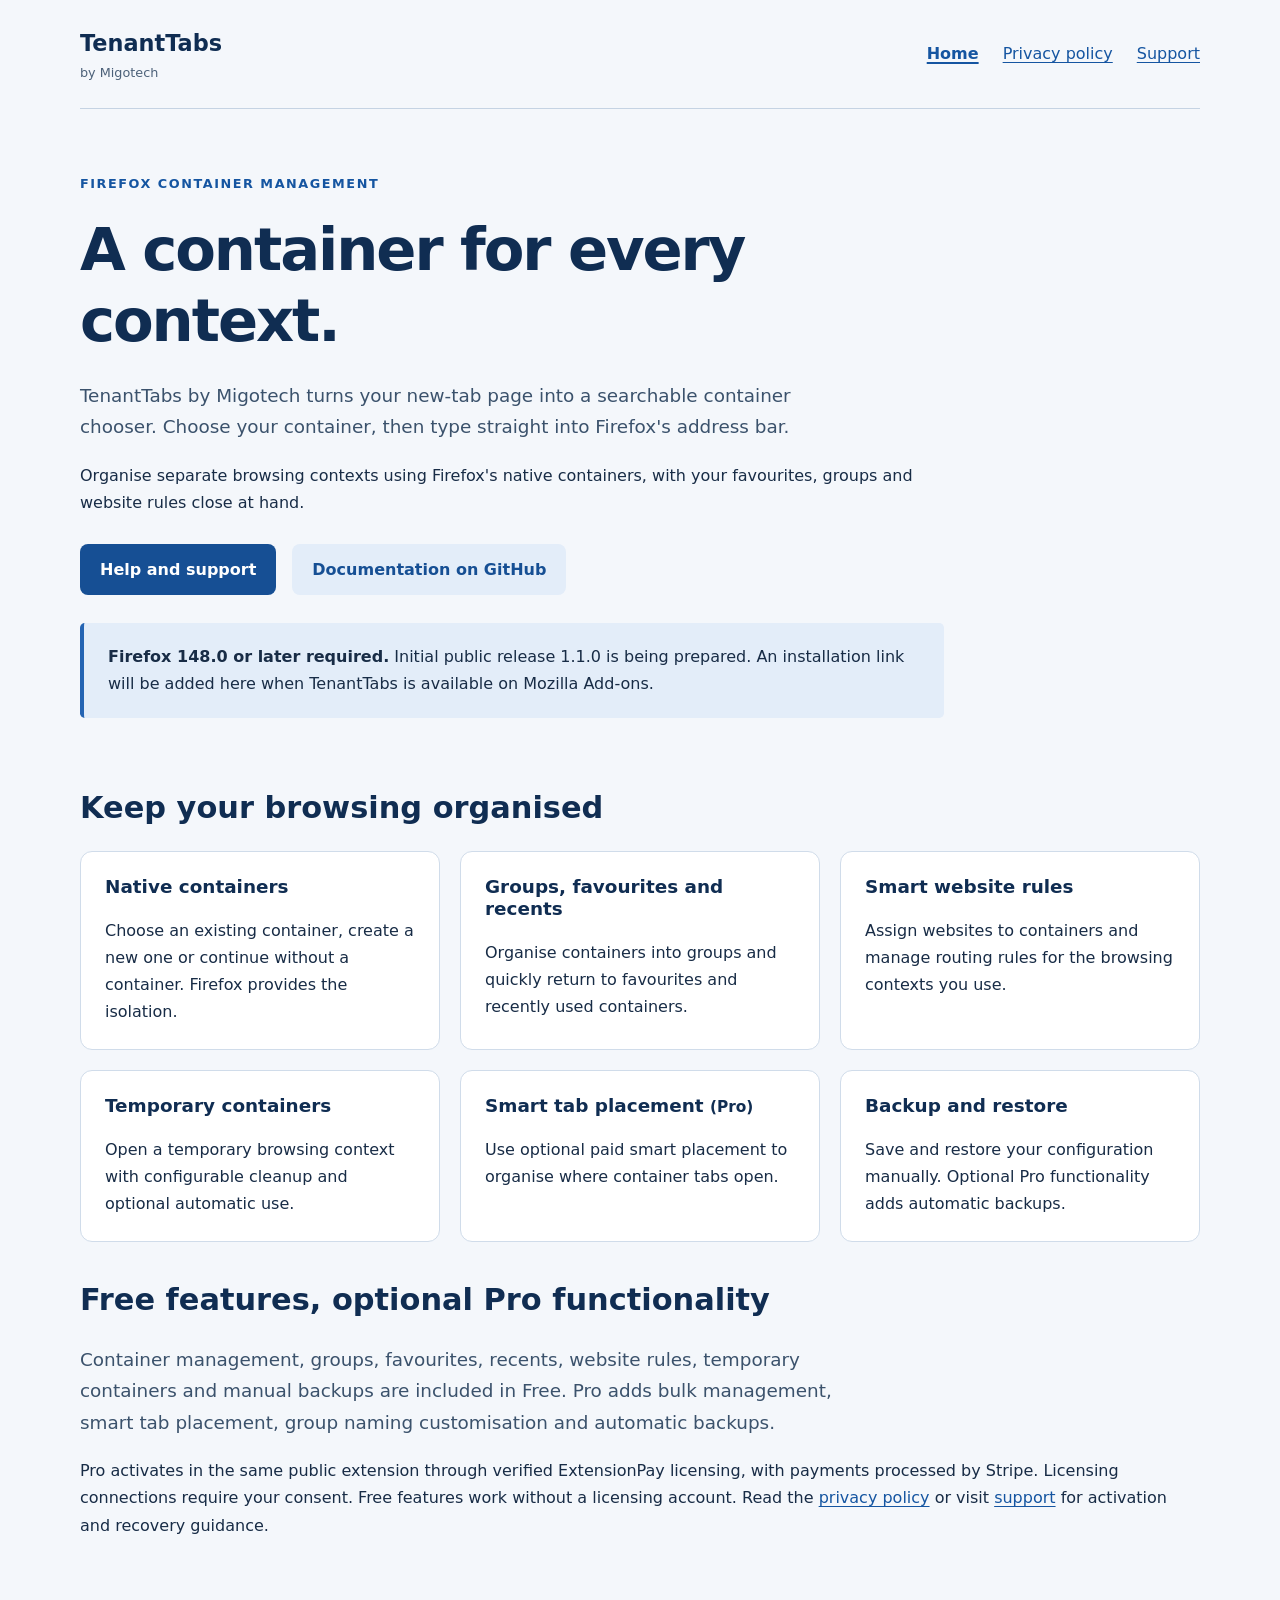
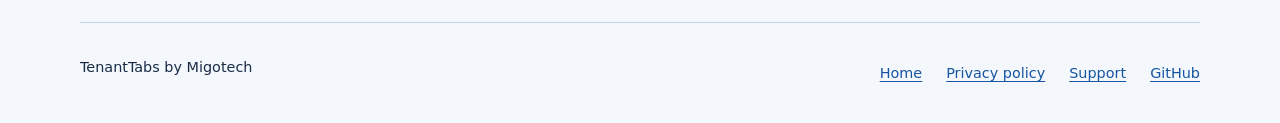
==== index.html @ 3747bd32 "Add files via upload" ====
<!doctype html>
<html lang="en-GB">
<head>
  <meta charset="utf-8">
  <meta name="viewport" content="width=device-width, initial-scale=1">
  <meta name="description" content="TenantTabs by Migotech: choose a Firefox container for each new tab and organise your browsing contexts.">
  <title>TenantTabs by Migotech | Firefox container management</title>
  <link rel="stylesheet" href="style.css">
</head>
<body>
  <a class="skip-link" href="#main">Skip to content</a>
  <header class="site-header">
    <a class="brand" href="index.html">TenantTabs <span>by Migotech</span></a>
    <nav aria-label="Main navigation"><a href="index.html" aria-current="page">Home</a><a href="privacy.html">Privacy policy</a><a href="support.html">Support</a></nav>
  </header>
  <main id="main">
    <section class="hero" aria-labelledby="intro">
      <p class="eyebrow">Firefox container management</p>
      <h1 id="intro">A container for every context.</h1>
      <p class="lead">TenantTabs by Migotech turns your new-tab page into a searchable container chooser. Choose your container, then type straight into Firefox's address bar.</p>
      <p>Organise separate browsing contexts using Firefox's native containers, with your favourites, groups and website rules close at hand.</p>
      <div class="actions"><a class="button" href="support.html">Help and support</a><a class="button secondary" href="https://github.com/migotech-apps/TenantTabs">Documentation on GitHub</a></div>
      <div class="notice"><p><strong>Firefox 148.0 or later required.</strong> Initial public release 1.1.0 is being prepared. An installation link will be added here when TenantTabs is available on Mozilla Add-ons.</p></div>
    </section>
    <section aria-labelledby="features">
      <h2 id="features">Keep your browsing organised</h2>
      <div class="features">
        <article class="feature"><h3>Native containers</h3><p>Choose an existing container, create a new one or continue without a container. Firefox provides the isolation.</p></article>
        <article class="feature"><h3>Groups, favourites and recents</h3><p>Organise containers into groups and quickly return to favourites and recently used containers.</p></article>
        <article class="feature"><h3>Smart website rules</h3><p>Assign websites to containers and manage routing rules for the browsing contexts you use.</p></article>
        <article class="feature"><h3>Temporary containers</h3><p>Open a temporary browsing context with configurable cleanup and optional automatic use.</p></article>
        <article class="feature"><h3>Smart tab placement <small>(Pro)</small></h3><p>Use optional paid smart placement to organise where container tabs open.</p></article>
        <article class="feature"><h3>Backup and restore</h3><p>Save and restore your configuration manually. Optional Pro functionality adds automatic backups.</p></article>
      </div>
    </section>
    <section aria-labelledby="pro">
      <h2 id="pro">Free features, optional Pro functionality</h2>
      <p class="lead">Container management, groups, favourites, recents, website rules, temporary containers and manual backups are included in Free. Pro adds bulk management, smart tab placement, group naming customisation and automatic backups.</p>
      <p>Pro activates in the same public extension through verified ExtensionPay licensing, with payments processed by Stripe. Licensing connections require your consent. Free features work without a licensing account. Read the <a href="privacy.html">privacy policy</a> or visit <a href="support.html">support</a> for activation and recovery guidance.</p>
    </section>
  </main>
  <footer class="site-footer"><p>TenantTabs by Migotech</p><nav aria-label="Footer navigation"><a href="index.html">Home</a><a href="privacy.html">Privacy policy</a><a href="support.html">Support</a><a href="https://github.com/migotech-apps/TenantTabs">GitHub</a></nav></footer>
</body>
</html>
---- style.css ----
:root { color-scheme: light; font-family: system-ui, -apple-system, BlinkMacSystemFont, "Segoe UI", sans-serif; line-height: 1.7; color: #182c46; background: #f4f7fb; }
* { box-sizing: border-box; }
body { margin: 0; }
a { color: #1555a1; text-underline-offset: .2em; overflow-wrap: anywhere; }
a:hover { text-decoration-thickness: .15em; }
a:focus-visible { outline: 3px solid #1555a1; outline-offset: 5px; border-radius: 2px; }
.site-header, main, .site-footer { width: min(100% - 3rem, 70rem); margin-inline: auto; }
.site-header { display: flex; justify-content: space-between; align-items: center; flex-wrap: wrap; gap: 1rem 2rem; padding-block: 1.5rem; border-bottom: 1px solid #c5d3e3; }
.brand { font-size: 1.4rem; font-weight: 750; text-decoration: none; color: #102d52; }
.brand span { display: block; font-size: .8rem; font-weight: 500; color: #4c6179; }
nav { display: flex; flex-wrap: wrap; gap: .6rem 1.5rem; }
nav a { padding-block: .35rem; }
nav [aria-current="page"] { font-weight: 750; text-decoration-thickness: .15em; }
main { padding-block: 3rem 4rem; }
h1, h2, h3 { line-height: 1.2; color: #102d52; overflow-wrap: anywhere; }
h1 { font-size: clamp(2rem, 5vw, 3.7rem); letter-spacing: -.035em; margin: 0 0 1.5rem; }
h2 { font-size: clamp(1.4rem, 3vw, 1.9rem); margin-top: 2.5rem; }
h3 { font-size: 1.15rem; }
p { margin-block: 0 1.2rem; }
.lead { font-size: 1.15rem; color: #3b526c; max-width: 47rem; }
.eyebrow { font-size: .8rem; font-weight: 750; letter-spacing: .12em; text-transform: uppercase; color: #1555a1; }
.hero { padding-block: 1rem 2rem; max-width: 54rem; }
.actions { display: flex; flex-wrap: wrap; gap: 1rem; margin-block: 1.75rem; }
.button { display: inline-block; background: #164f94; color: #fff; padding: .75rem 1.25rem; border-radius: .5rem; text-decoration: none; font-weight: 650; }
.button:hover { background: #103e76; }
.button.secondary { color: #164f94; background: #e3edf9; }
.notice { padding: 1.25rem 1.5rem; background: #e3edf9; border-left: 4px solid #2464b3; border-radius: .3rem; }
.notice p:last-child { margin-bottom: 0; }
.features { display: grid; grid-template-columns: repeat(3, minmax(0, 1fr)); gap: 1.25rem; margin-block: 1.5rem; }
.feature { background: #fff; border: 1px solid #d0dcea; border-radius: .75rem; padding: 1.5rem; }
.feature h3 { margin-top: 0; }
.feature p { margin-bottom: 0; }
.prose { max-width: 52rem; }
.prose h1 { font-size: clamp(2rem, 5vw, 3rem); }
.site-footer { display: flex; justify-content: space-between; flex-wrap: wrap; gap: 1rem; padding-block: 2rem; border-top: 1px solid #c5d3e3; font-size: .9rem; }
.site-footer p { margin: 0; }
.skip-link { position: absolute; top: -8rem; left: 1rem; padding: .75rem 1rem; background: white; z-index: 1; }
.skip-link:focus { top: 1rem; }
@media (max-width: 48rem) { .features { grid-template-columns: repeat(2, minmax(0, 1fr)); } }
@media (max-width: 32rem) { .features { grid-template-columns: 1fr; } .site-header, main, .site-footer { width: calc(100% - 2rem); } main { padding-top: 2rem; } }
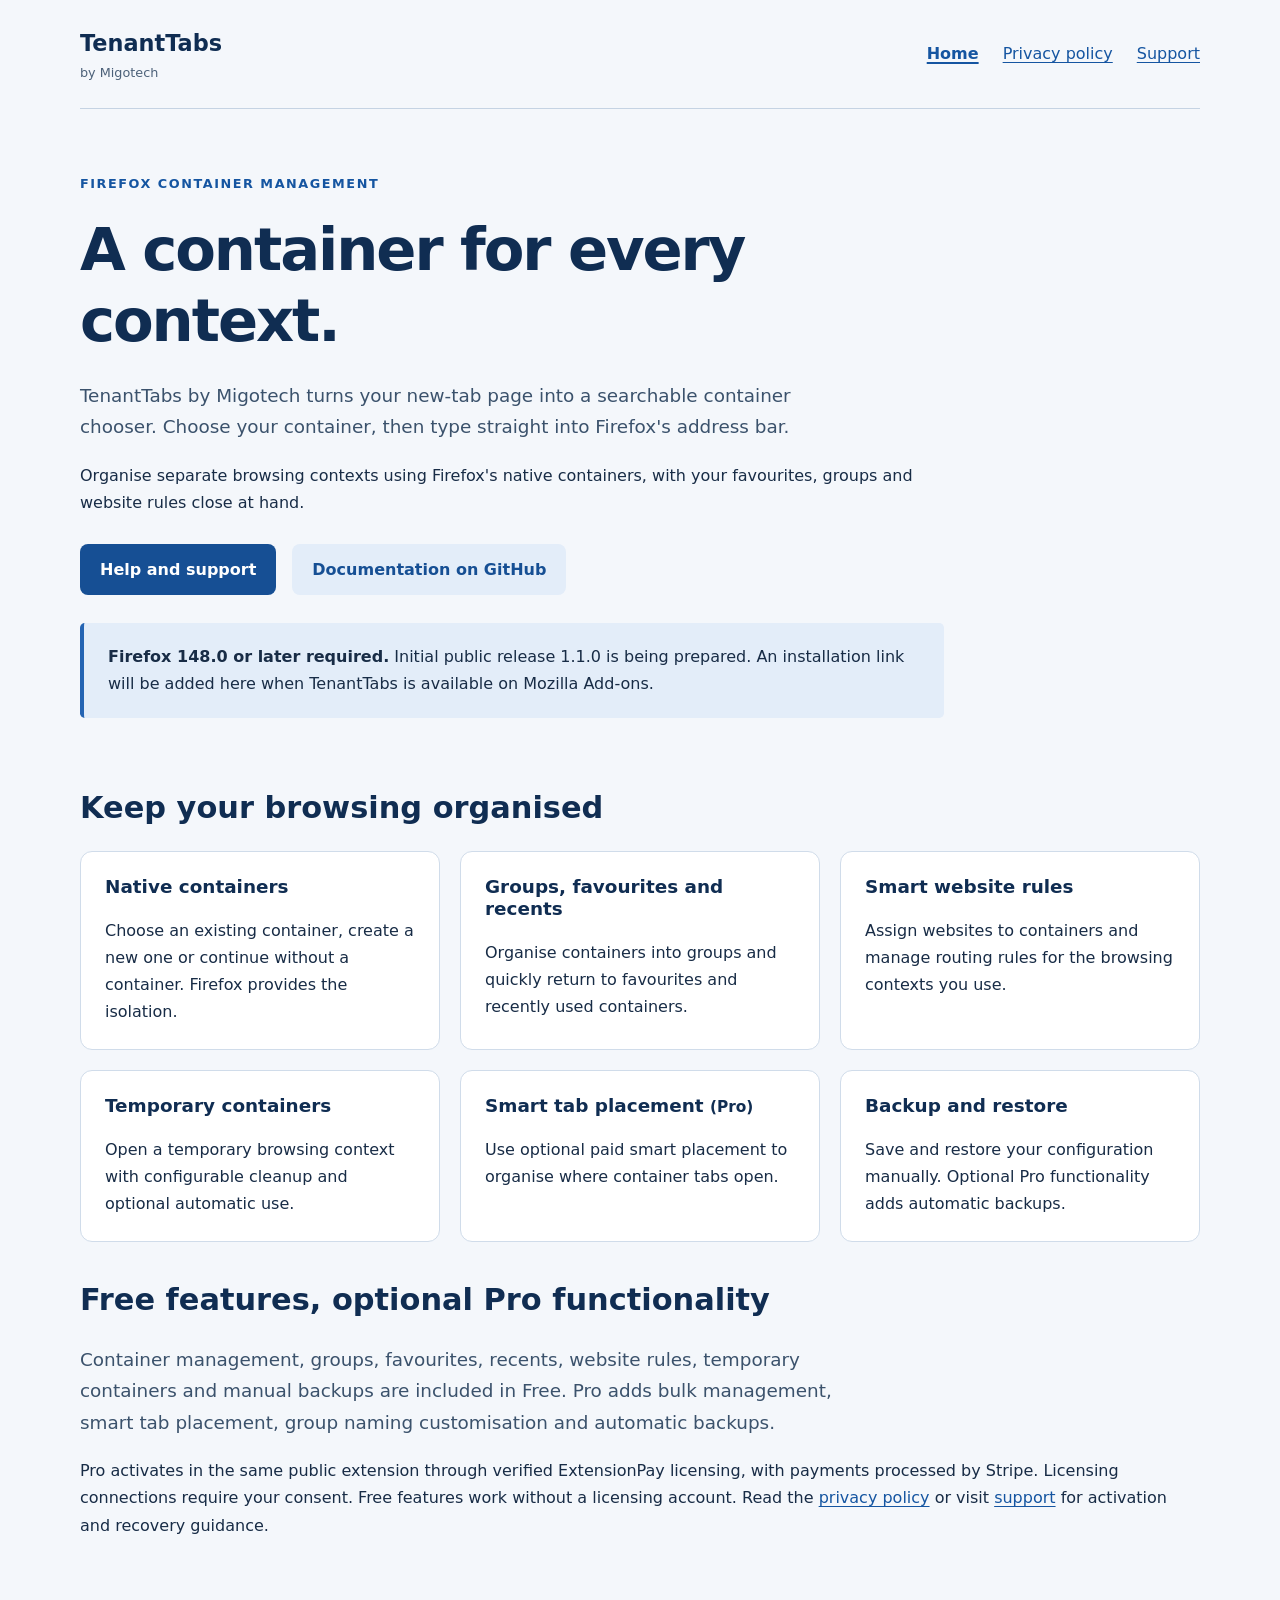
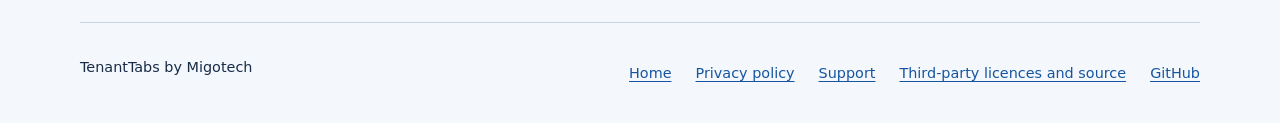
==== commit ed2bbb75: "Add files via upload" ====
--- a/index.html
+++ b/index.html
@@ -39,6 +39,6 @@
       <p>Pro activates in the same public extension through verified ExtensionPay licensing, with payments processed by Stripe. Licensing connections require your consent. Free features work without a licensing account. Read the <a href="privacy.html">privacy policy</a> or visit <a href="support.html">support</a> for activation and recovery guidance.</p>
     </section>
   </main>
-  <footer class="site-footer"><p>TenantTabs by Migotech</p><nav aria-label="Footer navigation"><a href="index.html">Home</a><a href="privacy.html">Privacy policy</a><a href="support.html">Support</a><a href="https://github.com/migotech-apps/TenantTabs">GitHub</a></nav></footer>
+  <footer class="site-footer"><p>TenantTabs by Migotech</p><nav aria-label="Footer navigation"><a href="index.html">Home</a><a href="privacy.html">Privacy policy</a><a href="support.html">Support</a><a href="https://github.com/migotech-apps/TenantTabs/tree/main/third-party/extpay">Third-party licences and source</a><a href="https://github.com/migotech-apps/TenantTabs">GitHub</a></nav></footer>
 </body>
 </html>
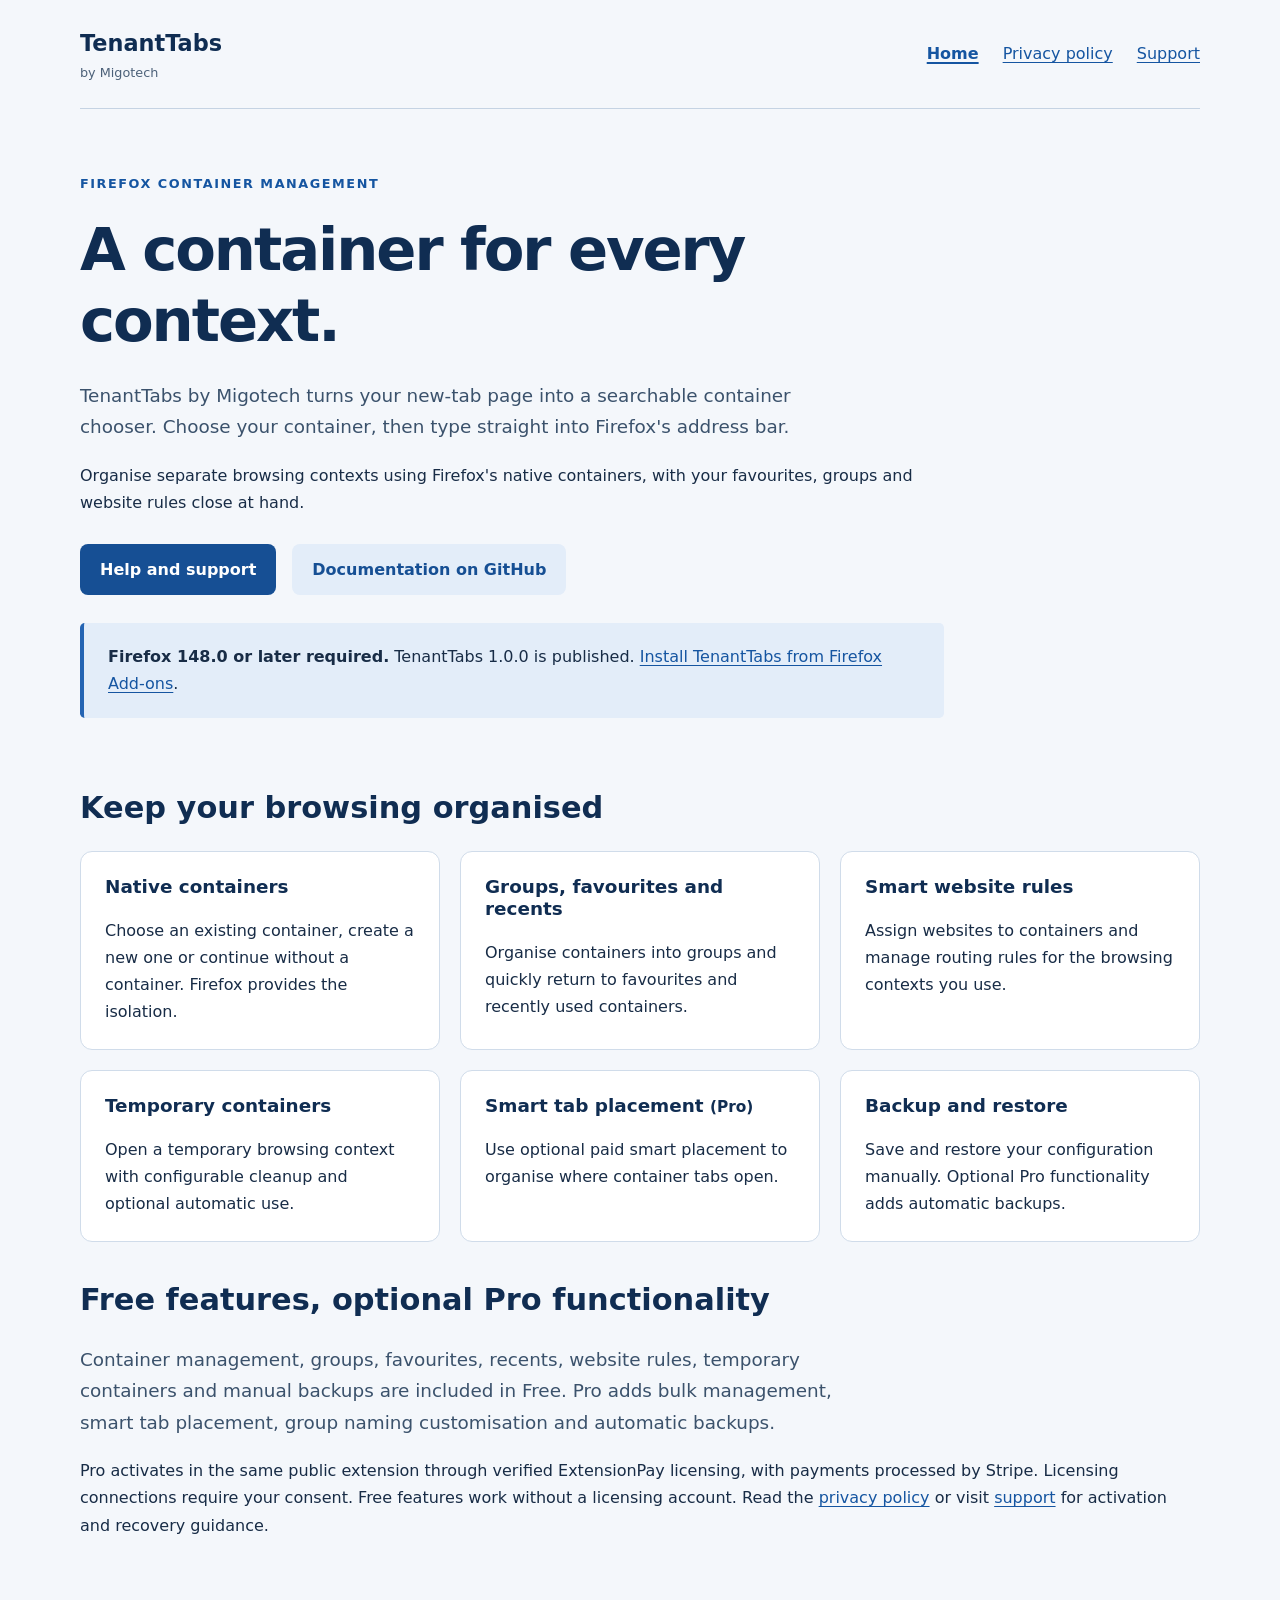
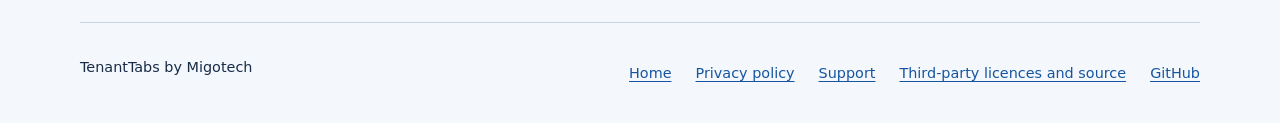
==== commit 9e0f5496: "Add files via upload" ====
--- a/index.html
+++ b/index.html
@@ -20,7 +20,7 @@
       <p class="lead">TenantTabs by Migotech turns your new-tab page into a searchable container chooser. Choose your container, then type straight into Firefox's address bar.</p>
       <p>Organise separate browsing contexts using Firefox's native containers, with your favourites, groups and website rules close at hand.</p>
       <div class="actions"><a class="button" href="support.html">Help and support</a><a class="button secondary" href="https://github.com/migotech-apps/TenantTabs">Documentation on GitHub</a></div>
-      <div class="notice"><p><strong>Firefox 148.0 or later required.</strong> Initial public release 1.1.0 is being prepared. An installation link will be added here when TenantTabs is available on Mozilla Add-ons.</p></div>
+      <div class="notice"><p><strong>Firefox 148.0 or later required.</strong> TenantTabs 1.0.0 is published. <a href="https://addons.mozilla.org/en-GB/firefox/addon/tenanttabs/">Install TenantTabs from Firefox Add-ons</a>.</p></div>
     </section>
     <section aria-labelledby="features">
       <h2 id="features">Keep your browsing organised</h2>
@@ -39,6 +39,6 @@
       <p>Pro activates in the same public extension through verified ExtensionPay licensing, with payments processed by Stripe. Licensing connections require your consent. Free features work without a licensing account. Read the <a href="privacy.html">privacy policy</a> or visit <a href="support.html">support</a> for activation and recovery guidance.</p>
     </section>
   </main>
-  <footer class="site-footer"><p>TenantTabs by Migotech</p><nav aria-label="Footer navigation"><a href="index.html">Home</a><a href="privacy.html">Privacy policy</a><a href="support.html">Support</a><a href="https://github.com/migotech-apps/TenantTabs/tree/main/third-party/extpay">Third-party licences and source</a><a href="https://github.com/migotech-apps/TenantTabs">GitHub</a></nav></footer>
+  <footer class="site-footer"><p>TenantTabs by Migotech</p><nav aria-label="Footer navigation"><a href="index.html">Home</a><a href="privacy.html">Privacy policy</a><a href="support.html">Support</a><a href="https://migotech-apps.github.io/TenantTabs/third-party/extpay/">Third-party licences and source</a><a href="https://github.com/migotech-apps/TenantTabs">GitHub</a></nav></footer>
 </body>
 </html>
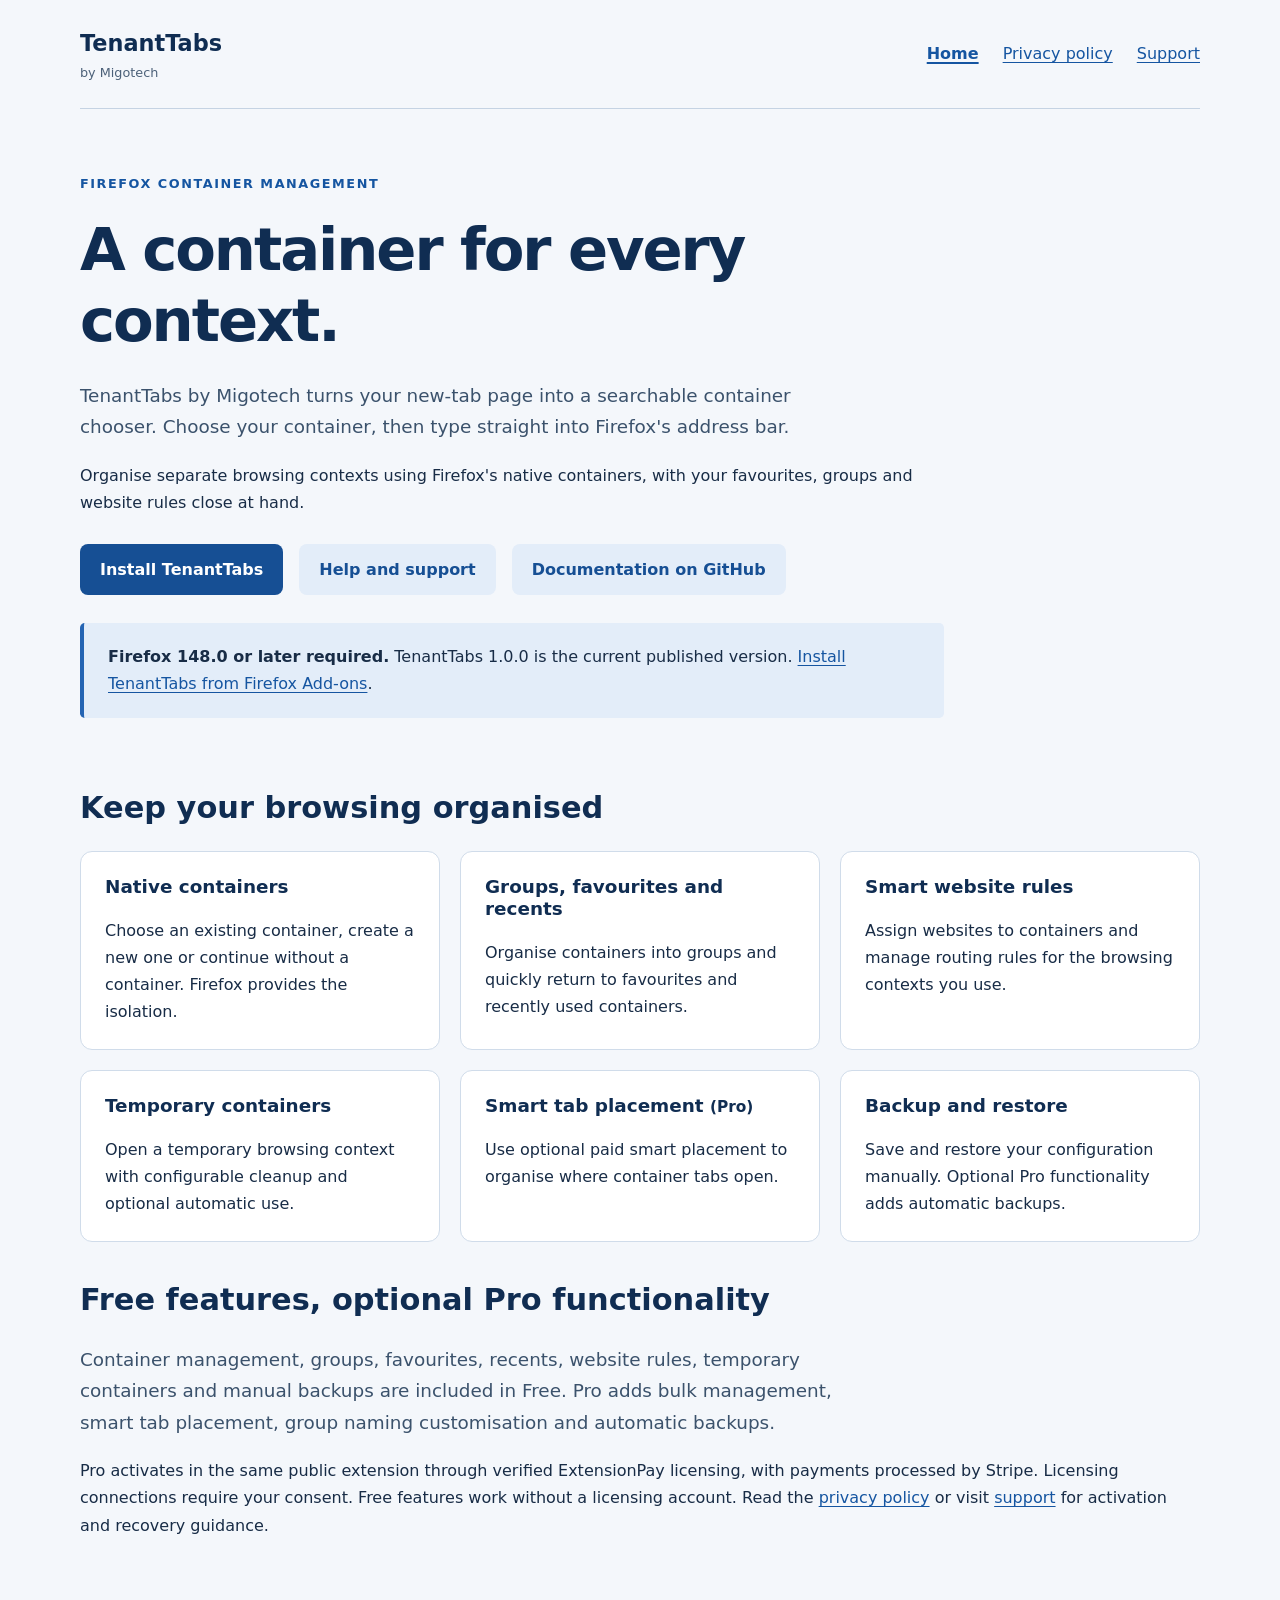
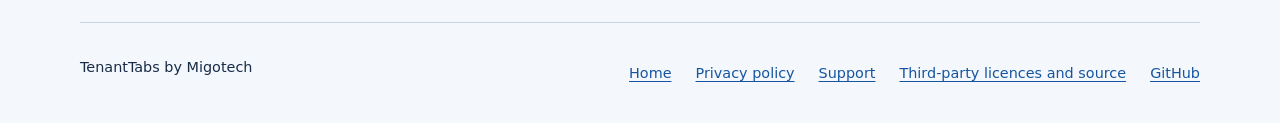
==== commit 3b5fc0d9: "Add files via upload" ====
--- a/index.html
+++ b/index.html
@@ -19,8 +19,8 @@
       <h1 id="intro">A container for every context.</h1>
       <p class="lead">TenantTabs by Migotech turns your new-tab page into a searchable container chooser. Choose your container, then type straight into Firefox's address bar.</p>
       <p>Organise separate browsing contexts using Firefox's native containers, with your favourites, groups and website rules close at hand.</p>
-      <div class="actions"><a class="button" href="support.html">Help and support</a><a class="button secondary" href="https://github.com/migotech-apps/TenantTabs">Documentation on GitHub</a></div>
-      <div class="notice"><p><strong>Firefox 148.0 or later required.</strong> TenantTabs 1.0.0 is published. <a href="https://addons.mozilla.org/en-GB/firefox/addon/tenanttabs/">Install TenantTabs from Firefox Add-ons</a>.</p></div>
+      <div class="actions"><a class="button" href="https://addons.mozilla.org/en-US/firefox/addon/tenanttabs/">Install TenantTabs</a><a class="button secondary" href="support.html">Help and support</a><a class="button secondary" href="https://github.com/migotech-apps/TenantTabs">Documentation on GitHub</a></div>
+      <div class="notice"><p><strong>Firefox 148.0 or later required.</strong> TenantTabs 1.0.0 is the current published version. <a href="https://addons.mozilla.org/en-US/firefox/addon/tenanttabs/">Install TenantTabs from Firefox Add-ons</a>.</p></div>
     </section>
     <section aria-labelledby="features">
       <h2 id="features">Keep your browsing organised</h2>
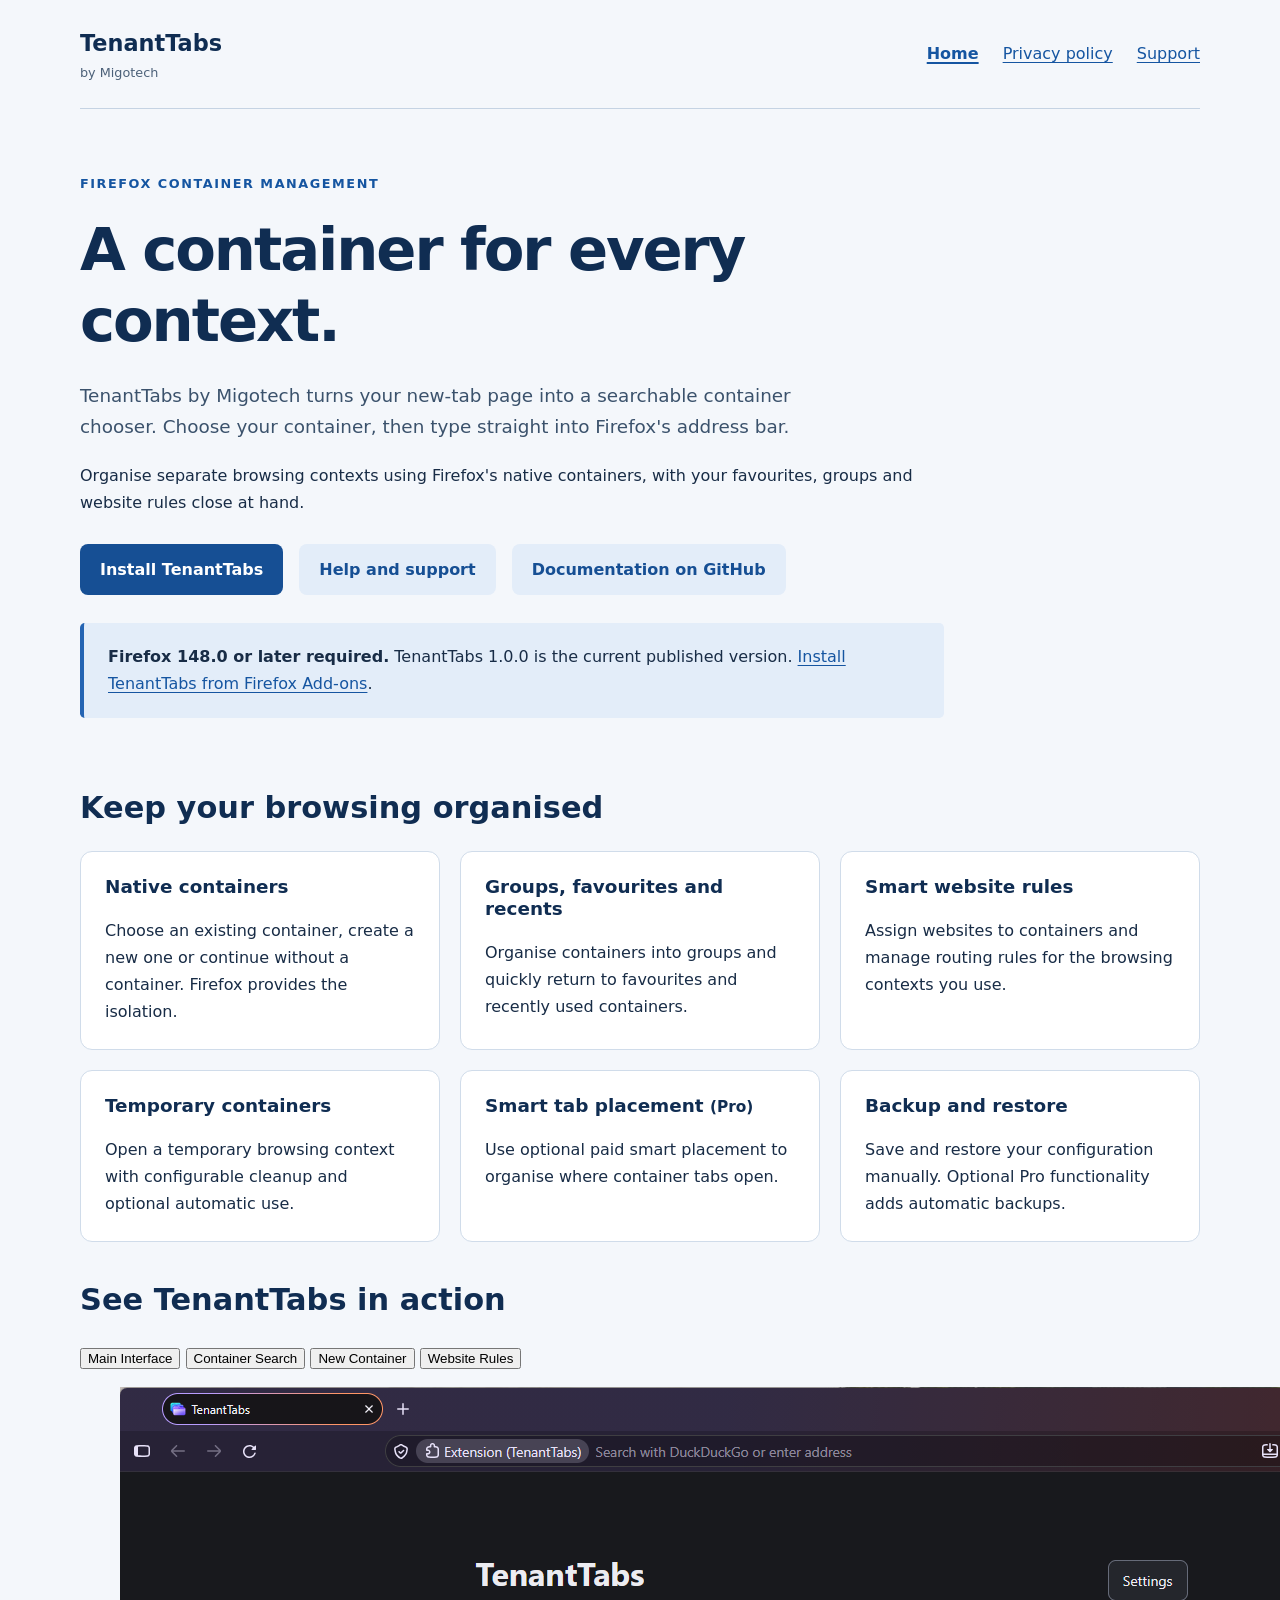
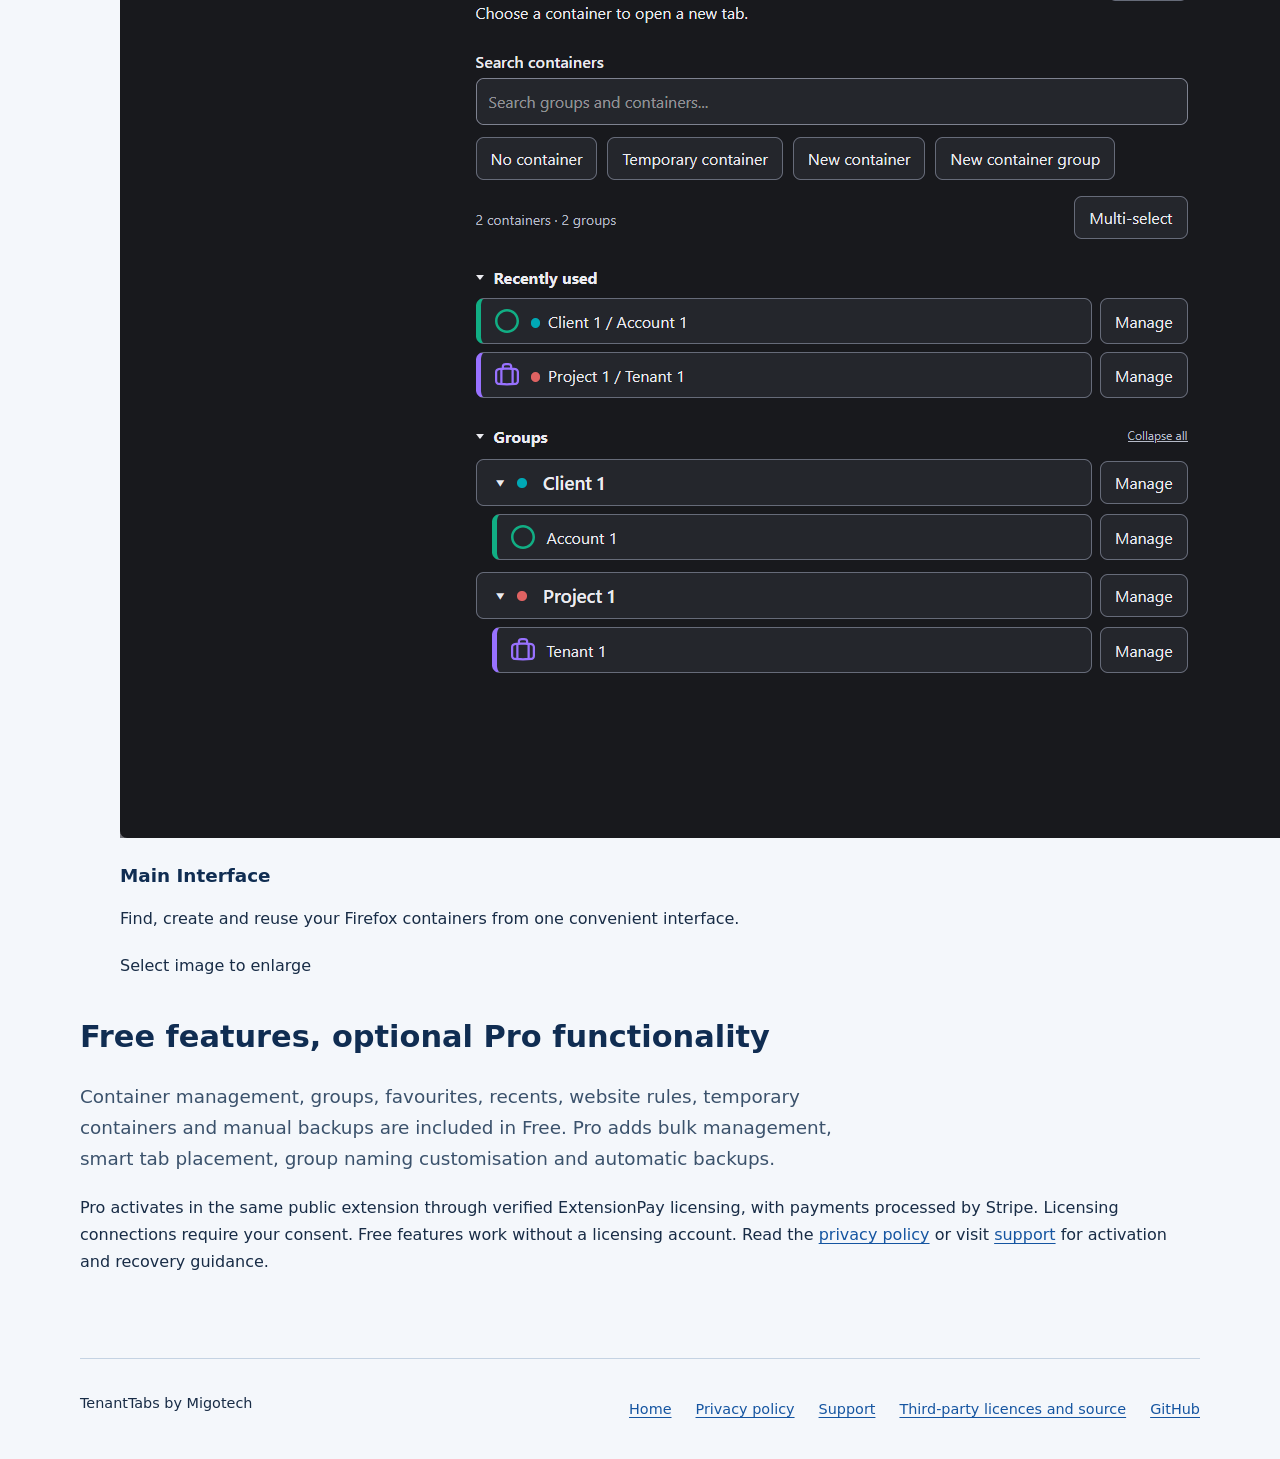
==== commit 7d7a5107: "Added screenshots" ====
--- a/index.html
+++ b/index.html
@@ -6,6 +6,7 @@
   <meta name="description" content="TenantTabs by Migotech: choose a Firefox container for each new tab and organise your browsing contexts.">
   <title>TenantTabs by Migotech | Firefox container management</title>
   <link rel="stylesheet" href="style.css">
+  <script src="gallery.js" defer></script>
 </head>
 <body>
   <a class="skip-link" href="#main">Skip to content</a>
@@ -33,12 +34,33 @@
         <article class="feature"><h3>Backup and restore</h3><p>Save and restore your configuration manually. Optional Pro functionality adds automatic backups.</p></article>
       </div>
     </section>
+    <section class="screenshot-gallery" aria-labelledby="gallery-heading">
+      <h2 id="gallery-heading">See TenantTabs in action</h2>
+      <div class="gallery-controls" role="group" aria-label="Screenshot categories" hidden>
+        <button type="button" data-category="chooser" aria-pressed="true" aria-controls="gallery-panel">Main Interface</button>
+        <button type="button" data-category="search" aria-pressed="false" aria-controls="gallery-panel">Container Search</button>
+        <button type="button" data-category="management" aria-pressed="false" aria-controls="gallery-panel">New Container</button>
+        <button type="button" data-category="rules" aria-pressed="false" aria-controls="gallery-panel">Website Rules</button>
+      </div>
+      <figure id="gallery-panel" class="gallery-panel">
+        <a id="gallery-link" class="screenshot-link" href="assets/screenshots/container-chooser.png" data-enlarge aria-label="Enlarge the Main Interface screenshot">
+          <img id="gallery-image" src="assets/screenshots/container-chooser.png" width="1423" height="1051" fetchpriority="high" decoding="async" alt="TenantTabs container chooser showing search, recently used containers, groups and container creation actions.">
+        </a>
+        <figcaption><div aria-live="polite" aria-atomic="true"><h3 id="gallery-title">Main Interface</h3><p id="gallery-caption">Find, create and reuse your Firefox containers from one convenient interface.</p></div><span class="showcase-hint">Select image to enlarge</span></figcaption>
+      </figure>
+      <noscript><p>JavaScript enables category selection and the enlargement overlay. Open the screenshots directly: <a href="assets/screenshots/container-chooser.png">main interface</a>, <a href="assets/screenshots/container-search.png">container search</a>, <a href="assets/screenshots/container-management.png">new container</a> or <a href="assets/screenshots/website-rules.png">website rules</a>.</p></noscript>
+    </section>
     <section aria-labelledby="pro">
       <h2 id="pro">Free features, optional Pro functionality</h2>
       <p class="lead">Container management, groups, favourites, recents, website rules, temporary containers and manual backups are included in Free. Pro adds bulk management, smart tab placement, group naming customisation and automatic backups.</p>
       <p>Pro activates in the same public extension through verified ExtensionPay licensing, with payments processed by Stripe. Licensing connections require your consent. Free features work without a licensing account. Read the <a href="privacy.html">privacy policy</a> or visit <a href="support.html">support</a> for activation and recovery guidance.</p>
     </section>
   </main>
+  <dialog id="screenshot-dialog" aria-labelledby="dialog-title">
+    <div class="dialog-toolbar"><h2 id="dialog-title">TenantTabs screenshot</h2><button id="dialog-close" type="button" autofocus>Close screenshot</button></div>
+    <img id="dialog-image" alt="">
+    <p id="dialog-caption"></p>
+  </dialog>
   <footer class="site-footer"><p>TenantTabs by Migotech</p><nav aria-label="Footer navigation"><a href="index.html">Home</a><a href="privacy.html">Privacy policy</a><a href="support.html">Support</a><a href="https://migotech-apps.github.io/TenantTabs/third-party/extpay/">Third-party licences and source</a><a href="https://github.com/migotech-apps/TenantTabs">GitHub</a></nav></footer>
 </body>
 </html>
